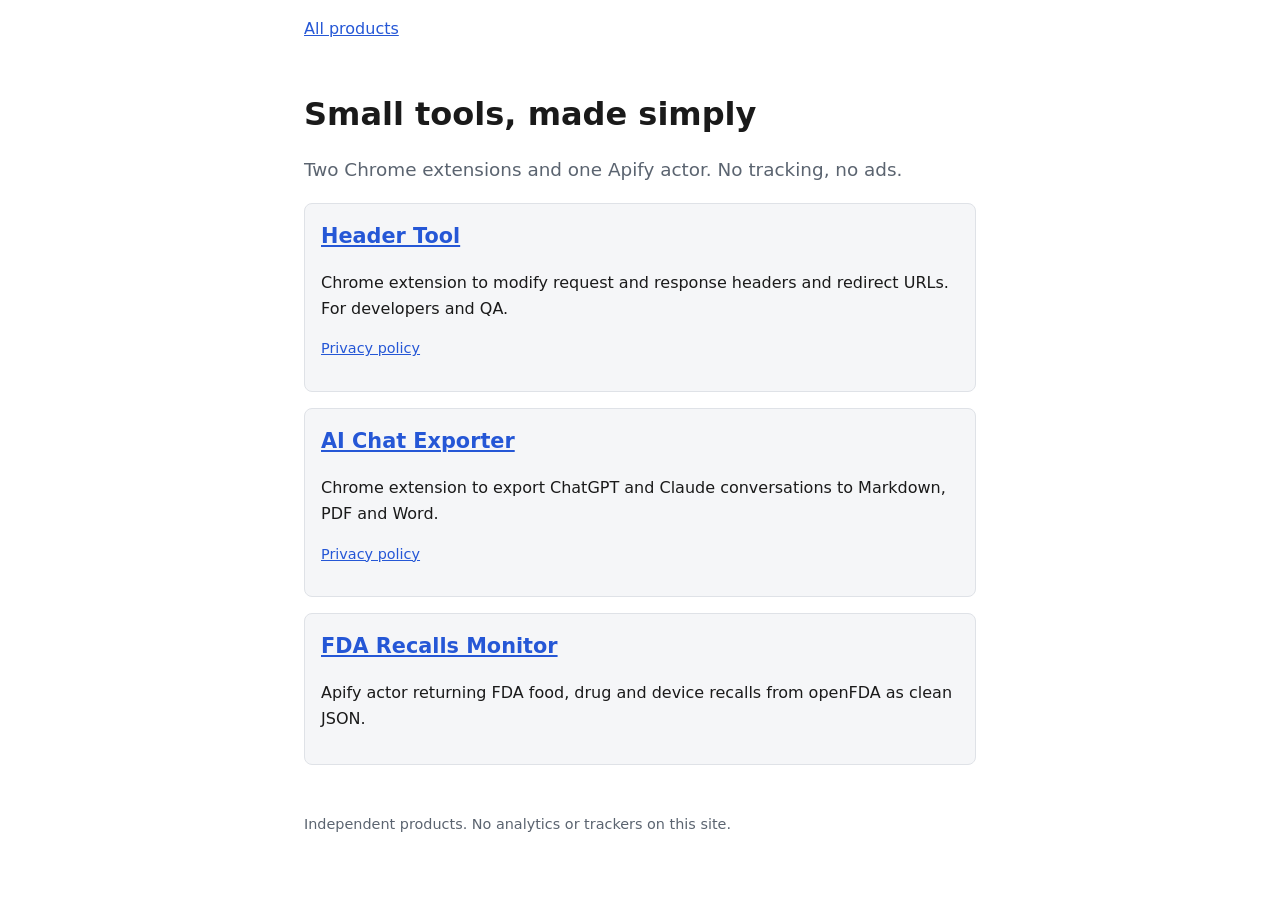
==== index.html @ d8aa9830 "feat: add static product landing pages and privacy policies Co-Authored-By: Claude Sonnet 5.5 <norep" ====
<!doctype html>
<html lang="en">
<head>
<meta charset="utf-8">
<meta name="viewport" content="width=device-width,initial-scale=1">
<title>Browser Tools and Data Actors</title>
<meta name="description" content="Small developer tools: Header Tool, AI Chat Exporter and FDA Recalls Monitor.">
<link rel="stylesheet" href="style.css">
</head>
<body>
<header><nav><a href="index.html">All products</a></nav></header>
<main>
<h1>Small tools, made simply</h1>
<p class="lead">Two Chrome extensions and one Apify actor. No tracking, no ads.</p>
<div class="card"><h2><a href="header-tool/index.html">Header Tool</a></h2>
<p>Chrome extension to modify request and response headers and redirect URLs. For developers and QA.</p>
<p class="small"><a href="header-tool/privacy.html">Privacy policy</a></p></div>
<div class="card"><h2><a href="ai-chat-exporter/index.html">AI Chat Exporter</a></h2>
<p>Chrome extension to export ChatGPT and Claude conversations to Markdown, PDF and Word.</p>
<p class="small"><a href="ai-chat-exporter/privacy.html">Privacy policy</a></p></div>
<div class="card"><h2><a href="fda-recalls/index.html">FDA Recalls Monitor</a></h2>
<p>Apify actor returning FDA food, drug and device recalls from openFDA as clean JSON.</p></div>
</main>
<footer>Independent products. No analytics or trackers on this site.</footer>
</body>
</html>
---- style.css ----
:root{--bg:#fff;--fg:#1a1a1a;--muted:#5b6470;--accent:#2557d6;--card:#f5f6f8;--border:#dfe2e7}
@media (prefers-color-scheme:dark){:root{--bg:#14161a;--fg:#e8e9ec;--muted:#9aa3af;--accent:#7aa2ff;--card:#1d2026;--border:#2c3038}}
*{box-sizing:border-box}
body{margin:0;background:var(--bg);color:var(--fg);font:1rem/1.6 system-ui,-apple-system,"Segoe UI",Roboto,sans-serif}
main,header,footer{max-width:44rem;margin:0 auto;padding:1rem}
header nav a{margin-right:1rem}
a{color:var(--accent)}
h1{line-height:1.2;font-size:2rem}
h2{margin-top:2rem;font-size:1.3rem}
.lead{font-size:1.15rem;color:var(--muted)}
.card{background:var(--card);border:1px solid var(--border);border-radius:.5rem;padding:1rem;margin:1rem 0}
.card h2{margin-top:0}
.btn{display:inline-block;background:var(--accent);color:var(--bg);padding:.6rem 1.1rem;border-radius:.4rem;text-decoration:none;font-weight:600}
pre{background:var(--card);border:1px solid var(--border);border-radius:.5rem;padding:1rem;overflow-x:auto;font-size:.85rem}
table{border-collapse:collapse;width:100%}
th,td{border:1px solid var(--border);padding:.4rem .6rem;text-align:left;vertical-align:top}
.small,footer{color:var(--muted);font-size:.9rem}
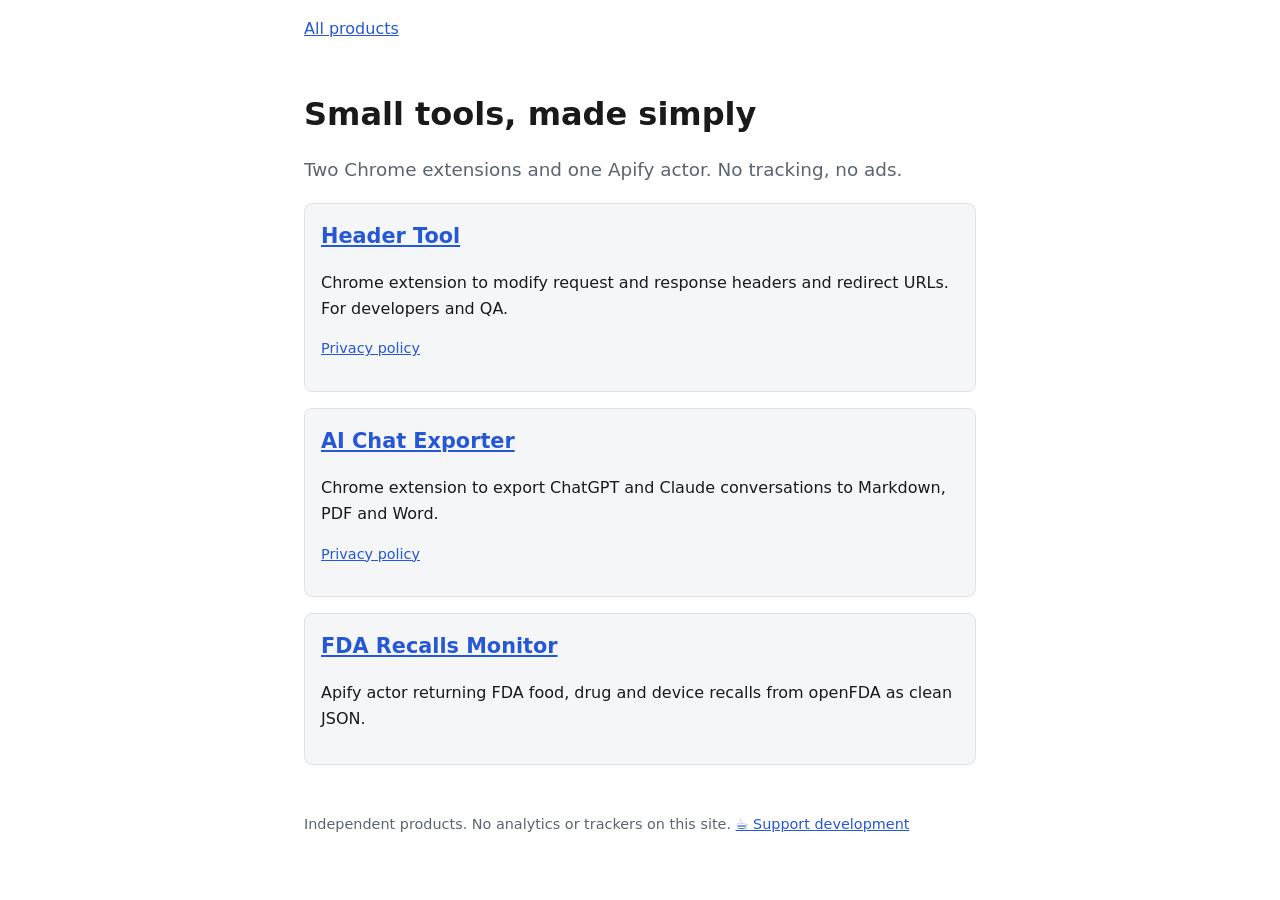
==== commit 8b8293fd: "feat: add support page and remove ExtensionPay/payment statements Co-Authored-By: Claude Sonnet 5.5 " ====
--- a/index.html
+++ b/index.html
@@ -21,6 +21,6 @@
 <div class="card"><h2><a href="fda-recalls/index.html">FDA Recalls Monitor</a></h2>
 <p>Apify actor returning FDA food, drug and device recalls from openFDA as clean JSON.</p></div>
 </main>
-<footer>Independent products. No analytics or trackers on this site.</footer>
+<footer>Independent products. No analytics or trackers on this site. <a href="support.html">&#9749; Support development</a></footer>
 </body>
 </html>
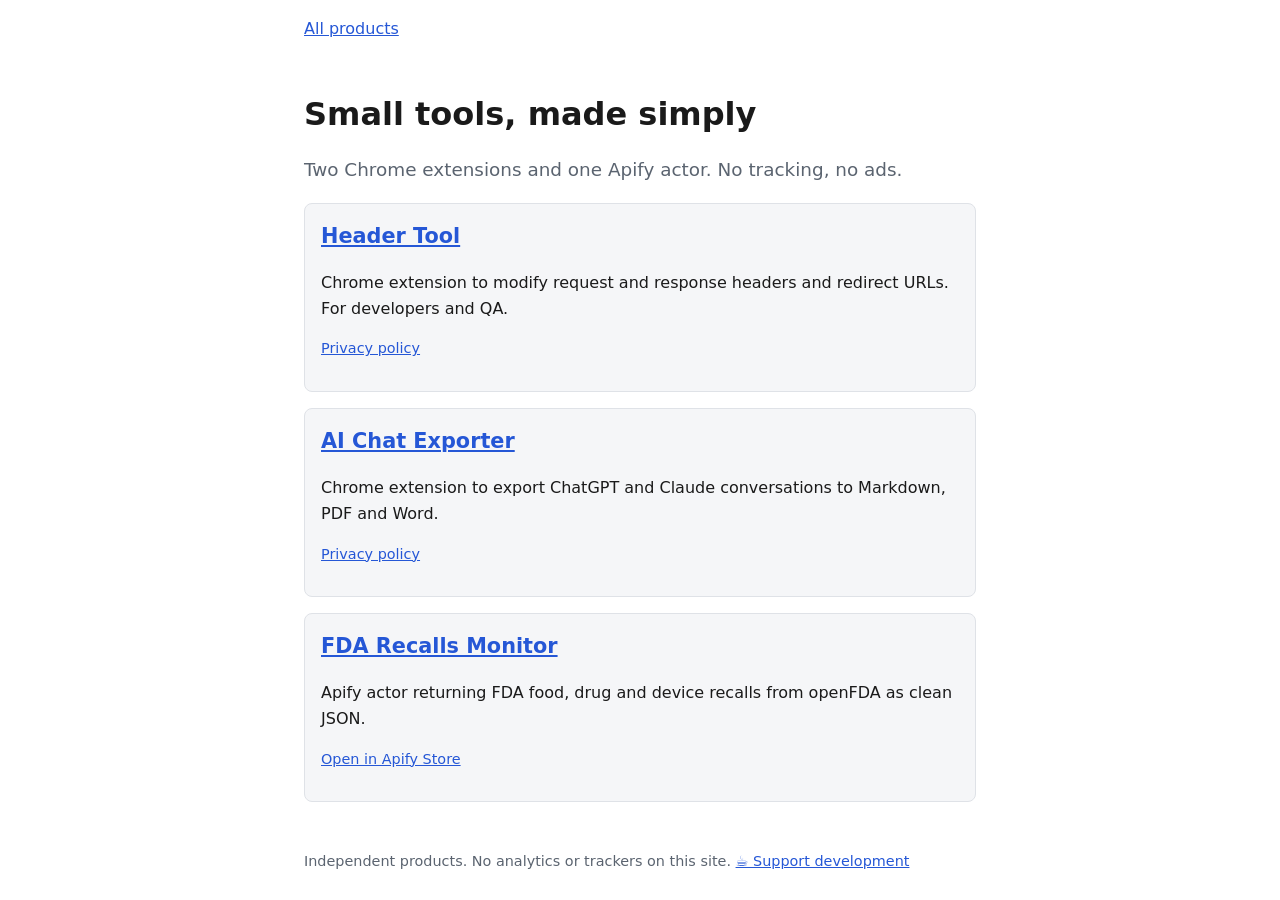
==== commit 3537f59f: "feat: link FDA recalls to Apify Store Replace coming-soon button with link to https://apify.com/whit" ====
--- a/index.html
+++ b/index.html
@@ -19,7 +19,8 @@
 <p>Chrome extension to export ChatGPT and Claude conversations to Markdown, PDF and Word.</p>
 <p class="small"><a href="ai-chat-exporter/privacy.html">Privacy policy</a></p></div>
 <div class="card"><h2><a href="fda-recalls/index.html">FDA Recalls Monitor</a></h2>
-<p>Apify actor returning FDA food, drug and device recalls from openFDA as clean JSON.</p></div>
+<p>Apify actor returning FDA food, drug and device recalls from openFDA as clean JSON.</p>
+<p class="small"><a href="https://apify.com/whitel1ght/fda-recalls">Open in Apify Store</a></p></div>
 </main>
 <footer>Independent products. No analytics or trackers on this site. <a href="support.html">&#9749; Support development</a></footer>
 </body>
--- a/style.css
+++ b/style.css
@@ -11,6 +11,7 @@
 .card{background:var(--card);border:1px solid var(--border);border-radius:.5rem;padding:1rem;margin:1rem 0}
 .card h2{margin-top:0}
 .btn{display:inline-block;background:var(--accent);color:var(--bg);padding:.6rem 1.1rem;border-radius:.4rem;text-decoration:none;font-weight:600}
+span.btn{opacity:.7;cursor:default}
 pre{background:var(--card);border:1px solid var(--border);border-radius:.5rem;padding:1rem;overflow-x:auto;font-size:.85rem}
 table{border-collapse:collapse;width:100%}
 th,td{border:1px solid var(--border);padding:.4rem .6rem;text-align:left;vertical-align:top}
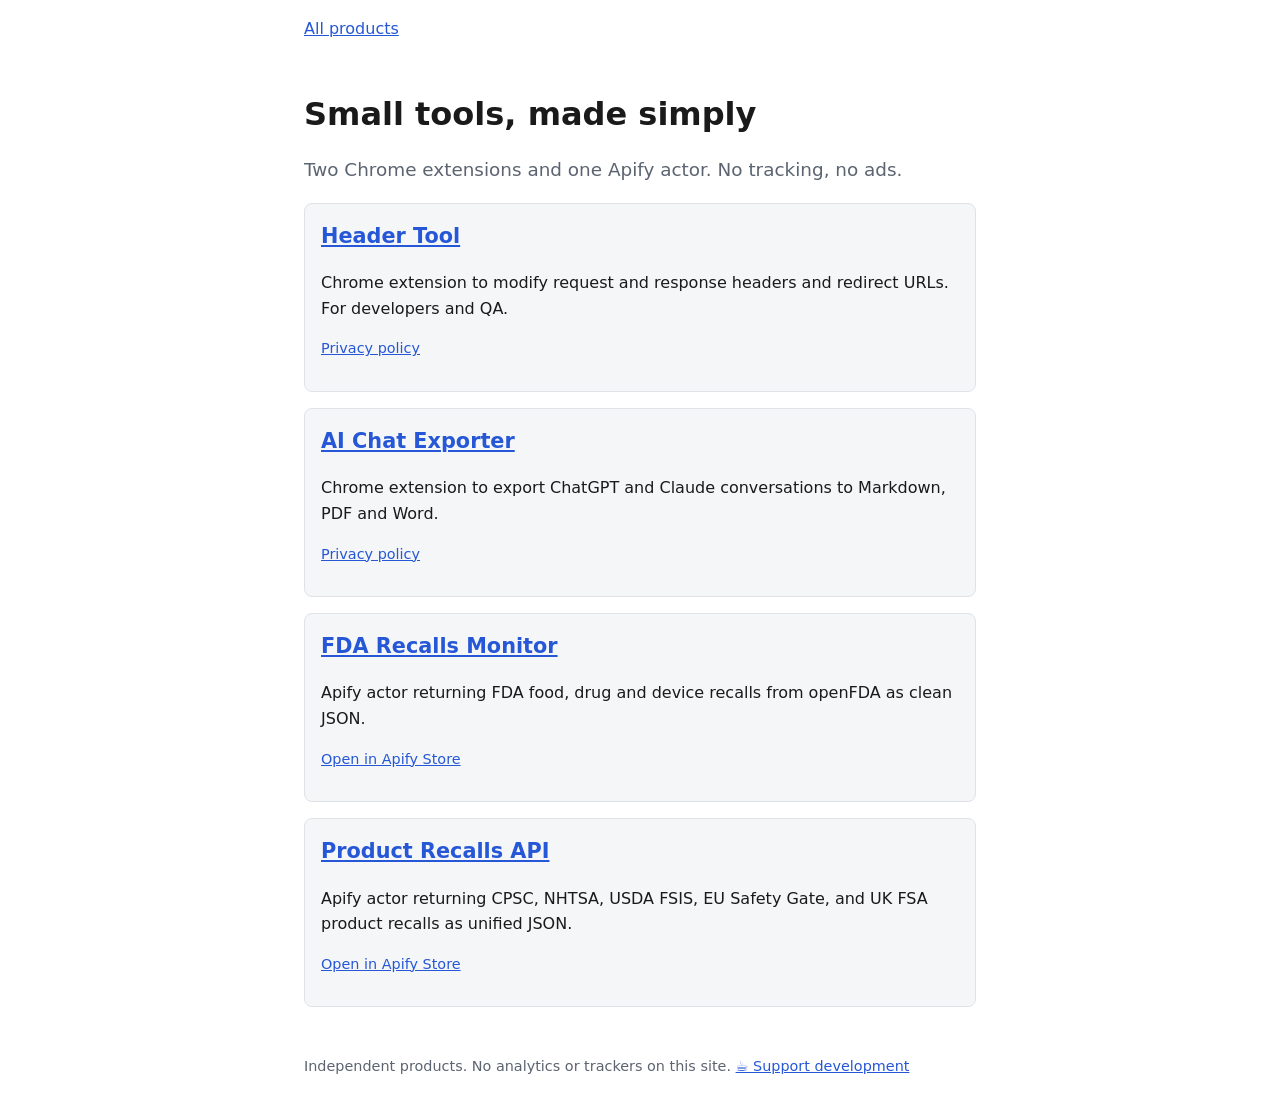
==== commit 0bcd61fc: "feat: add Product Recalls API page Co-Authored-By: Claude Haiku 4.5 <noreply@anthropic.com>" ====
--- a/index.html
+++ b/index.html
@@ -21,6 +21,9 @@
 <div class="card"><h2><a href="fda-recalls/index.html">FDA Recalls Monitor</a></h2>
 <p>Apify actor returning FDA food, drug and device recalls from openFDA as clean JSON.</p>
 <p class="small"><a href="https://apify.com/whitel1ght/fda-recalls">Open in Apify Store</a></p></div>
+<div class="card"><h2><a href="product-recalls/index.html">Product Recalls API</a></h2>
+<p>Apify actor returning CPSC, NHTSA, USDA FSIS, EU Safety Gate, and UK FSA product recalls as unified JSON.</p>
+<p class="small"><a href="https://apify.com/whitel1ght/unified-product-recalls">Open in Apify Store</a></p></div>
 </main>
 <footer>Independent products. No analytics or trackers on this site. <a href="support.html">&#9749; Support development</a></footer>
 </body>
--- a/style.css
+++ b/style.css
@@ -13,6 +13,7 @@
 .btn{display:inline-block;background:var(--accent);color:var(--bg);padding:.6rem 1.1rem;border-radius:.4rem;text-decoration:none;font-weight:600}
 span.btn{opacity:.7;cursor:default}
 pre{background:var(--card);border:1px solid var(--border);border-radius:.5rem;padding:1rem;overflow-x:auto;font-size:.85rem}
+code{word-break:break-all}
 table{border-collapse:collapse;width:100%}
 th,td{border:1px solid var(--border);padding:.4rem .6rem;text-align:left;vertical-align:top}
 .small,footer{color:var(--muted);font-size:.9rem}
